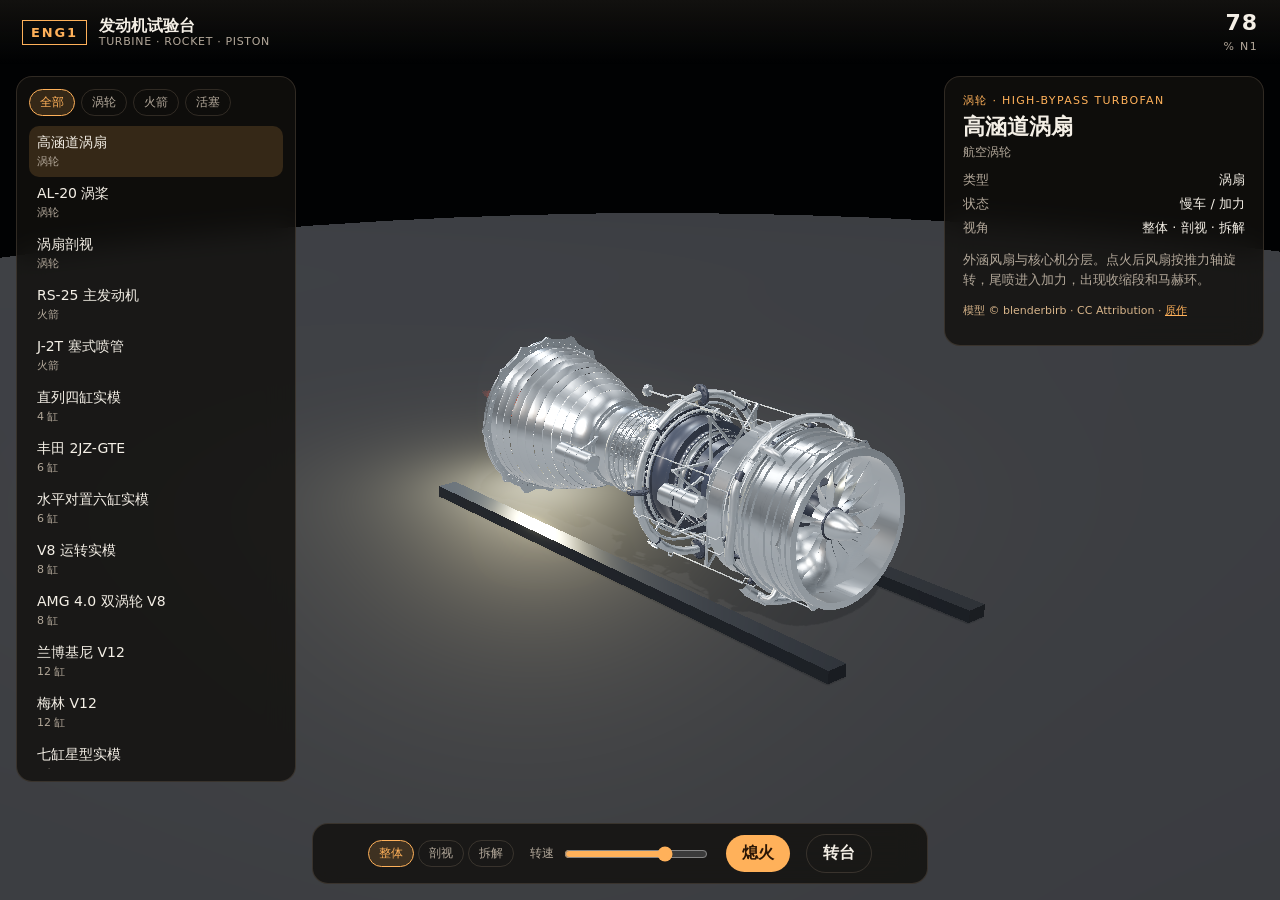
==== engine1.html @ 8b3e39b8 "deploy machines from private source a602017206/threejs-lab@472be0446776ae327eb0d1e8279741cb2569336e" ====
<!doctype html>
<html lang="zh-CN">
<head>
  <meta charset="UTF-8" />
  <meta name="viewport" content="width=device-width, initial-scale=1.0" />
  <title>ENG1 · 发动机试验台</title>
  <script type="module" crossorigin src="./assets/engine1-BHPdym4n.js"></script>
  <link rel="modulepreload" crossorigin href="./assets/modulepreload-polyfill-B5Qt9EMX.js">
  <link rel="modulepreload" crossorigin href="./assets/three.module-D07bAYsh.js">
  <link rel="modulepreload" crossorigin href="./assets/OrbitControls-D1gJLRoG.js">
  <link rel="modulepreload" crossorigin href="./assets/RoomEnvironment-DbzEDhbZ.js">
  <link rel="modulepreload" crossorigin href="./assets/UnrealBloomPass-C5y5AwIY.js">
  <link rel="modulepreload" crossorigin href="./assets/meshopt_decoder.module-DBLm3Uwk.js">
  <link rel="modulepreload" crossorigin href="./assets/SkeletonUtils-BCVmgslc.js">
  <link rel="stylesheet" crossorigin href="./assets/engine1-uf7muI6f.css">
</head>
<body>
  <div id="gl"></div>
  <header class="top">
    <a class="brand" href="./">
      <span class="code">ENG1</span>
      <span class="title">发动机试验台<small>TURBINE · ROCKET · PISTON</small></span>
    </a>
    <div class="tach"><b id="tach">0</b><span id="tach-unit">RPM</span></div>
  </header>
  <aside class="side">
    <div class="chips" id="families"></div>
    <ol class="list" id="list"></ol>
  </aside>
  <article class="info" id="info"></article>
  <footer class="dock">
    <div class="seg" id="views">
      <button data-view="whole" class="active">整体</button>
      <button data-view="cut">剖视</button>
      <button data-view="explode">拆解</button>
    </div>
    <label class="slider">转速 <input id="rpm" type="range" min="600" max="7000" value="2400" /></label>
    <button id="run" class="go">运转</button>
    <button id="ignite" class="go off">点火</button>
    <button id="spin" class="go off">转台</button>
  </footer>
  <div id="loader">正在把发动机吊上试验台…</div>
  <script async src="//busuanzi.ibruce.info/busuanzi/2.3/busuanzi.pure.mini.js"></script>
</body>
</html>
---- assets/engine1-uf7muI6f.css ----
:root{--bg: #12110f;--panel: rgba(18, 16, 14, .82);--line: rgba(255, 220, 180, .14);--text: #f4efe6;--dim: #b3a89a;--accent: #ffb15a;--accent-ink: #2a1606;--soft: rgba(255, 177, 90, .16);font-family:DIN Alternate,Bahnschrift,PingFang SC,Microsoft YaHei,system-ui,sans-serif}*{box-sizing:border-box}html,body{margin:0;height:100%;background:var(--bg);color:var(--text);overflow:hidden}button,input{font:inherit;color:inherit}button{background:none;border:0;cursor:pointer}#gl{position:fixed;inset:0}#gl canvas{display:block;width:100%;height:100%}.top{position:fixed;top:0;left:0;right:0;z-index:5;height:64px;display:flex;align-items:center;justify-content:space-between;padding:0 22px;background:linear-gradient(#12110f,transparent)}.brand{display:flex;gap:12px;align-items:center;color:inherit;text-decoration:none}.code{font-weight:800;letter-spacing:.14em;font-size:13px;color:var(--accent);border:1px solid var(--accent);padding:4px 8px}.title{display:flex;flex-direction:column;line-height:1.2;font-weight:650}.title small{color:var(--dim);font-size:11px;font-weight:400;letter-spacing:.06em}.tach{text-align:right}.tach b{display:block;font-size:22px;font-variant-numeric:tabular-nums;letter-spacing:.04em}.tach span{color:var(--dim);font-size:11px;letter-spacing:.12em}.side,.info{position:fixed;z-index:4;background:var(--panel);border:1px solid var(--line);border-radius:16px;-webkit-backdrop-filter:blur(14px);backdrop-filter:blur(14px)}.side{top:76px;left:16px;bottom:118px;width:280px;display:flex;flex-direction:column;gap:10px;padding:12px}.chips{display:flex;flex-wrap:wrap;gap:6px}.chips button,.seg button{border:1px solid var(--line);color:var(--dim);border-radius:999px;padding:4px 10px;font-size:12px}.chips button.active,.seg button.active{color:var(--accent);border-color:var(--accent);background:var(--soft)}.list{list-style:none;margin:0;padding:0;overflow:auto}.list li{padding:8px;border-radius:10px;cursor:pointer;display:flex;flex-direction:column;gap:2px}.list li.active{background:var(--soft)}.list li:hover{background:#ffffff0a}.list .name{font-size:14px}.list .meta{color:var(--dim);font-size:11px}.info{top:76px;right:16px;width:320px;padding:16px 18px 14px;max-height:calc(100% - 210px);overflow:auto}.info .eyebrow{color:var(--accent);letter-spacing:.12em;font-size:11px}.info h2{margin:4px 0 2px;font-size:22px}.info .sub{color:var(--dim);font-size:12px;margin-bottom:10px}.info dl{display:grid;grid-template-columns:auto 1fr;gap:6px 12px;margin:0;font-size:13px}.info dt{color:var(--dim)}.info dd{margin:0;text-align:right}.info p{color:var(--dim);font-size:13px;line-height:1.55}.info .credit{color:#d7b48a;font-size:11px;line-height:1.5}.info a{color:var(--accent)}.dock{position:fixed;left:312px;right:352px;bottom:16px;z-index:4;display:flex;flex-wrap:wrap;gap:10px 16px;align-items:center;justify-content:center;padding:10px 14px;border-radius:16px;background:var(--panel);border:1px solid var(--line);-webkit-backdrop-filter:blur(14px);backdrop-filter:blur(14px)}.seg{display:inline-flex;gap:4px}.slider{display:flex;align-items:center;gap:8px;min-width:180px;color:var(--dim);font-size:12px}.slider input{flex:1;accent-color:var(--accent)}.go{background:var(--accent);color:var(--accent-ink);font-weight:750;border-radius:999px;padding:8px 16px}.go.off{background:transparent;color:var(--text);border:1px solid var(--line)}#loader{position:fixed;inset:0;z-index:8;display:grid;place-items:center;background:#0a09088c;color:var(--dim);pointer-events:none}#loader.hide{display:none}@media(max-width:900px){.side{width:auto;right:16px;bottom:auto;max-height:34vh}.info{inset:auto 16px 132px;width:auto;max-height:28vh}.dock{left:12px;right:12px}.tach b{font-size:16px}}
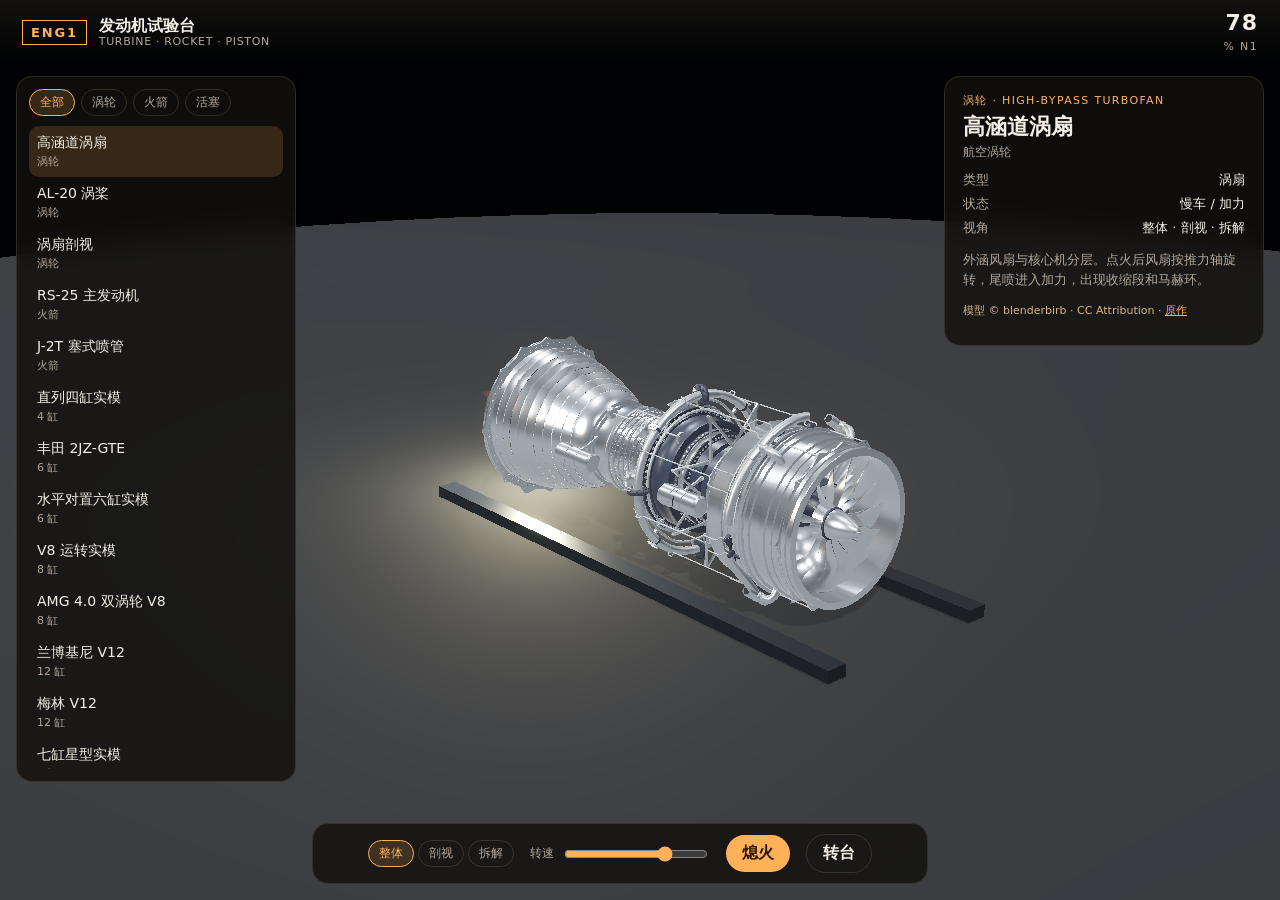
==== commit 665edaed: "deploy machines from private source a602017206/threejs-lab@624219c23a85e89bf45c2e4b0a7c201f5800f87f" ====
--- a/engine1.html
+++ b/engine1.html
@@ -4,13 +4,13 @@
   <meta charset="UTF-8" />
   <meta name="viewport" content="width=device-width, initial-scale=1.0" />
   <title>ENG1 · 发动机试验台</title>
-  <script type="module" crossorigin src="./assets/engine1-BHPdym4n.js"></script>
+  <script type="module" crossorigin src="./assets/engine1-Cu4yzkuh.js"></script>
   <link rel="modulepreload" crossorigin href="./assets/modulepreload-polyfill-B5Qt9EMX.js">
-  <link rel="modulepreload" crossorigin href="./assets/three.module-D07bAYsh.js">
-  <link rel="modulepreload" crossorigin href="./assets/OrbitControls-D1gJLRoG.js">
-  <link rel="modulepreload" crossorigin href="./assets/RoomEnvironment-DbzEDhbZ.js">
-  <link rel="modulepreload" crossorigin href="./assets/UnrealBloomPass-C5y5AwIY.js">
-  <link rel="modulepreload" crossorigin href="./assets/meshopt_decoder.module-DBLm3Uwk.js">
+  <link rel="modulepreload" crossorigin href="./assets/three.module-wp4fOTu1.js">
+  <link rel="modulepreload" crossorigin href="./assets/OrbitControls--YQkD3vs.js">
+  <link rel="modulepreload" crossorigin href="./assets/RoomEnvironment-CrrsudMT.js">
+  <link rel="modulepreload" crossorigin href="./assets/UnrealBloomPass-LyAmb42b.js">
+  <link rel="modulepreload" crossorigin href="./assets/meshopt_decoder.module-DztEfjE3.js">
   <link rel="modulepreload" crossorigin href="./assets/SkeletonUtils-BCVmgslc.js">
   <link rel="stylesheet" crossorigin href="./assets/engine1-uf7muI6f.css">
 </head>
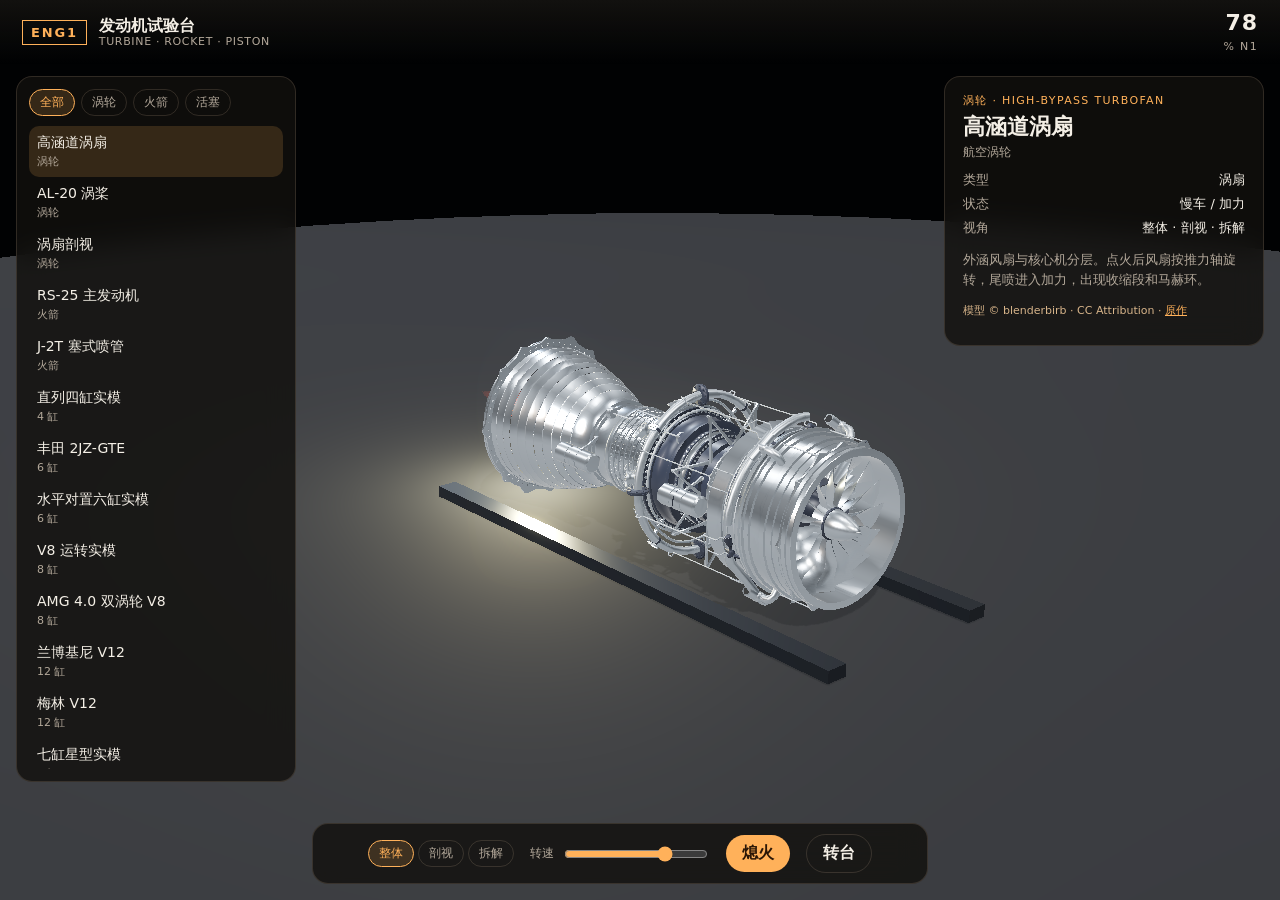
==== commit 18022265: "deploy machines from private source a602017206/threejs-lab@c6e98263acc4854bd24fac9cce300d8f7f3b6c52" ====
--- a/engine1.html
+++ b/engine1.html
@@ -4,13 +4,13 @@
   <meta charset="UTF-8" />
   <meta name="viewport" content="width=device-width, initial-scale=1.0" />
   <title>ENG1 · 发动机试验台</title>
-  <script type="module" crossorigin src="./assets/engine1-Cu4yzkuh.js"></script>
+  <script type="module" crossorigin src="./assets/engine1-w2_lfPj6.js"></script>
   <link rel="modulepreload" crossorigin href="./assets/modulepreload-polyfill-B5Qt9EMX.js">
-  <link rel="modulepreload" crossorigin href="./assets/three.module-wp4fOTu1.js">
-  <link rel="modulepreload" crossorigin href="./assets/OrbitControls--YQkD3vs.js">
-  <link rel="modulepreload" crossorigin href="./assets/RoomEnvironment-CrrsudMT.js">
-  <link rel="modulepreload" crossorigin href="./assets/UnrealBloomPass-LyAmb42b.js">
-  <link rel="modulepreload" crossorigin href="./assets/meshopt_decoder.module-DztEfjE3.js">
+  <link rel="modulepreload" crossorigin href="./assets/three.module-B9vPxLT_.js">
+  <link rel="modulepreload" crossorigin href="./assets/OrbitControls-XDG-YRiB.js">
+  <link rel="modulepreload" crossorigin href="./assets/RoomEnvironment-B9I9lt1p.js">
+  <link rel="modulepreload" crossorigin href="./assets/UnrealBloomPass-CL6ZkMXC.js">
+  <link rel="modulepreload" crossorigin href="./assets/meshopt_decoder.module-Blo96Mie.js">
   <link rel="modulepreload" crossorigin href="./assets/SkeletonUtils-BCVmgslc.js">
   <link rel="stylesheet" crossorigin href="./assets/engine1-uf7muI6f.css">
 </head>
